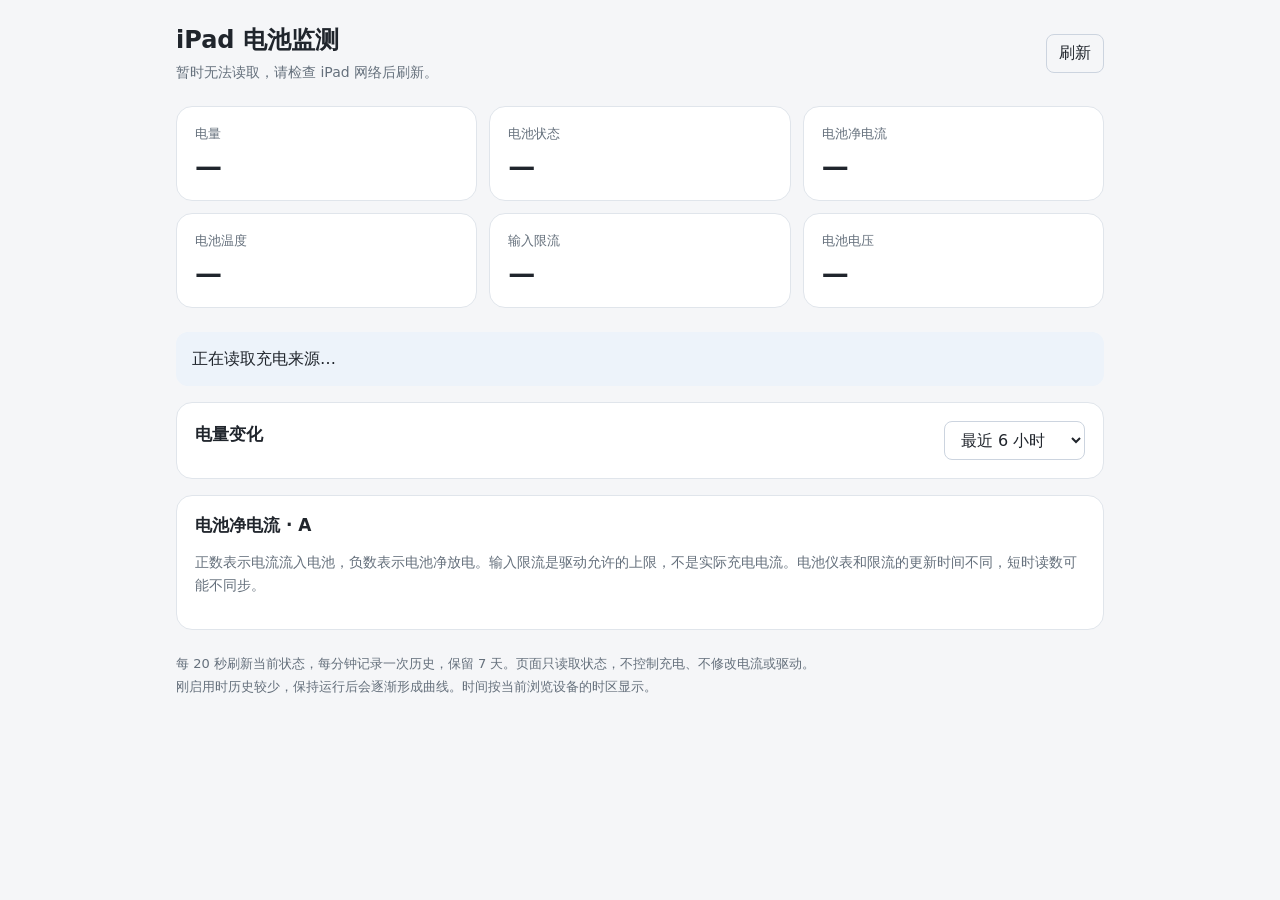
==== extras/ipad-services/index.html @ 60acf8d5 "Add optional notebook service and read-only iPad battery dashboard" ====
<!doctype html>
<html lang="zh-CN"><meta charset="utf-8"><meta name="viewport" content="width=device-width,initial-scale=1"><meta name="color-scheme" content="light dark"><title>iPad 电池监测</title>
<style>
:root{color-scheme:light dark;font-family:system-ui,-apple-system,sans-serif;background:#f5f6f8;color:#20252c}*{box-sizing:border-box}body{max-width:960px;margin:auto;padding:24px 16px}header{display:flex;justify-content:space-between;align-items:center;gap:16px}h1{font-size:24px;margin:0 0 8px}p{line-height:1.65}.muted{color:#65707c;font-size:14px}.cards{display:grid;grid-template-columns:repeat(3,1fr);gap:12px;margin:24px 0}.card,section{background:#fff;border:1px solid #e0e5eb;border-radius:16px;padding:18px}.label{font-size:13px;color:#65707c}.value{font-size:27px;font-weight:650;margin-top:8px;overflow-wrap:anywhere}.unit{font-size:14px;font-weight:400}.notice{padding:14px 16px;border-radius:12px;background:#edf3fa;line-height:1.6}.warning{background:#fff3d6;color:#775000}section{margin-top:16px}h2{font-size:17px;margin:0 0 12px}.toolbar{display:flex;gap:8px;align-items:center;justify-content:space-between;flex-wrap:wrap}select,button{font:inherit;padding:8px 12px;border:1px solid #ccd4df;border-radius:8px;background:transparent;color:inherit}svg{width:100%;height:auto;display:block;overflow:visible}svg text{fill:currentColor;font:12px system-ui}svg .grid{stroke:#cbd3df;opacity:.5}svg .series{fill:none;stroke:#356de1;stroke-width:2.5;vector-effect:non-scaling-stroke}.empty{padding:36px 8px;text-align:center;color:#65707c}footer{font-size:13px;line-height:1.8;margin-top:22px;color:#65707c}@media(max-width:540px){body{padding:18px 12px}.cards{grid-template-columns:repeat(2,1fr);gap:8px}.card{padding:14px}.value{font-size:24px}header{align-items:flex-start}h1{font-size:21px}}@media(prefers-color-scheme:dark){:root{background:#15181d;color:#edf0f6}.card,section{background:#1e232b;border-color:#353d49}.muted,.label,footer,.empty{color:#a8b2c0}.notice{background:#23354c}.warning{background:#483b1e;color:#ffe4a4}svg .grid{stroke:#6e7c90}svg .series{stroke:#8ab0ff}}
</style>
<header><div><h1>iPad 电池监测</h1><div class="muted" id="updated">正在读取设备状态…</div></div><button id="refresh">刷新</button></header>
<div class="cards"><div class="card"><div class="label">电量</div><div class="value" id="capacity">—</div></div><div class="card"><div class="label">电池状态</div><div class="value" id="status">—</div></div><div class="card"><div class="label">电池净电流</div><div class="value" id="current">—</div></div><div class="card"><div class="label">电池温度</div><div class="value" id="temperature">—</div></div><div class="card"><div class="label">输入限流</div><div class="value" id="limit">—</div></div><div class="card"><div class="label">电池电压</div><div class="value" id="voltage">—</div></div></div>
<div id="notice" class="notice">正在读取充电来源…</div>
<section><div class="toolbar"><h2>电量变化</h2><select id="hours" aria-label="历史时间范围"><option value="1">最近 1 小时</option><option value="6" selected>最近 6 小时</option><option value="24">最近 24 小时</option></select></div><div id="capacity-chart"></div></section>
<section><h2>电池净电流 · A</h2><div id="current-chart"></div><p class="muted">正数表示电流流入电池，负数表示电池净放电。输入限流是驱动允许的上限，不是实际充电电流。电池仪表和限流的更新时间不同，短时读数可能不同步。</p></section>
<footer>每 20 秒刷新当前状态，每分钟记录一次历史，保留 7 天。页面只读取状态，不控制充电、不修改电流或驱动。<br>刚启用时历史较少，保持运行后会逐渐形成曲线。时间按当前浏览设备的时区显示。</footer>
<script>
const $=id=>document.getElementById(id);let pending=false;
const statusNames={Charging:'正在充电',Discharging:'正在放电',Full:'已充满','Not charging':'未充电',Unknown:'未知'};
const num=(v,scale=1,digits=0)=>v===null||v===undefined?'—':(v/scale).toFixed(digits);
const svgNS='http://www.w3.org/2000/svg';
function shape(tag,attrs,text){let e=document.createElementNS(svgNS,tag);for(const [k,v]of Object.entries(attrs))e.setAttribute(k,v);if(text!==undefined)e.textContent=text;return e}
function chart(id,rows,key,scale,unit,minimum,maximum){let host=$(id);host.replaceChildren();let valid=rows.filter(r=>r[key]!==null);if(!valid.length){let e=document.createElement('div');e.className='empty';e.textContent='正在积累历史数据';host.append(e);return}
let vals=valid.map(r=>r[key]/scale),lo=minimum??Math.min(0,...vals),hi=maximum??Math.max(0,...vals);if(hi-lo<.2){hi+=.1;lo-=.1}let t0=valid[0].timestamp,t1=valid.at(-1).timestamp;if(t1===t0)t1=t0+60;
let width=Math.max(260,host.clientWidth);let svg=shape('svg',{viewBox:'0 0 '+width+' 200',role:'img','aria-label':unit+'历史曲线'}),x=t=>46+(t-t0)/(t1-t0)*(width-58),y=v=>160-(v-lo)/(hi-lo)*140;
for(let i=0;i<4;i++){let v=lo+(hi-lo)*i/3,yy=y(v);svg.append(shape('line',{x1:46,y1:yy,x2:width-12,y2:yy,class:'grid'}),shape('text',{x:38,y:yy+4,'text-anchor':'end'},v.toFixed(scale===1?0:2)))}
if(lo<0&&hi>0)svg.append(shape('line',{x1:46,y1:y(0),x2:width-12,y2:y(0),class:'grid','stroke-dasharray':'4 4'}));
svg.append(shape('polyline',{points:valid.map(r=>x(r.timestamp)+','+y(r[key]/scale)).join(' '),class:'series'}));if(valid.length===1)svg.append(shape('circle',{cx:x(valid[0].timestamp),cy:y(vals[0]),r:3,fill:'currentColor'}));
let fmt=t=>new Date(t*1000).toLocaleTimeString([],{hour:'2-digit',minute:'2-digit'});svg.append(shape('text',{x:46,y:187},fmt(t0)),shape('text',{x:width-12,y:187,'text-anchor':'end'},fmt(t1)));host.append(svg)}
async function refresh(){if(pending)return;pending=true;try{let r=await fetch('/api/battery?hours='+$('hours').value,{cache:'no-store'});if(!r.ok)throw Error();let d=await r.json(),c=d.current;$('capacity').textContent=num(c.capacity)+'%';$('status').textContent=statusNames[c.status]||c.status||'未知';$('current').textContent=num(c.current_uA,1e6,2)+' A';$('temperature').textContent=num(c.temperature_deciC,10,1)+'℃';$('limit').textContent=num(c.input_limit_uA,1e6,2)+' A';$('voltage').textContent=num(c.voltage_uV,1e6,2)+' V';$('updated').textContent='更新于 '+new Date(c.timestamp*1000).toLocaleString();let source=(c.usb_type||'').match(/\[([^\]]+)\]/)?.[1]||'未知',notice=$('notice');notice.className='notice';let text=c.online===1?'已连接电源 · 来源 '+source:'未连接外部电源';if(c.online===1&&c.current_uA<0){text+='。当前电池净放电，请观察充电是否恢复。';notice.classList.add('warning')}if(c.temperature_deciC>=400){text+=' 电池温度偏高。';notice.classList.add('warning')}if(c.capacity<=15){text+=' 电量较低。';notice.classList.add('warning')}notice.textContent=text;chart('capacity-chart',d.history,'capacity',1,'电量',0,100);chart('current-chart',d.history,'current_uA',1e6,'电流');}catch{$('updated').textContent='暂时无法读取，请检查 iPad 网络后刷新。'}finally{pending=false}}
$('refresh').onclick=refresh;$('hours').onchange=refresh;refresh();setInterval(()=>{if(!document.hidden)refresh()},20000);document.addEventListener('visibilitychange',()=>{if(!document.hidden)refresh()});
</script></html>
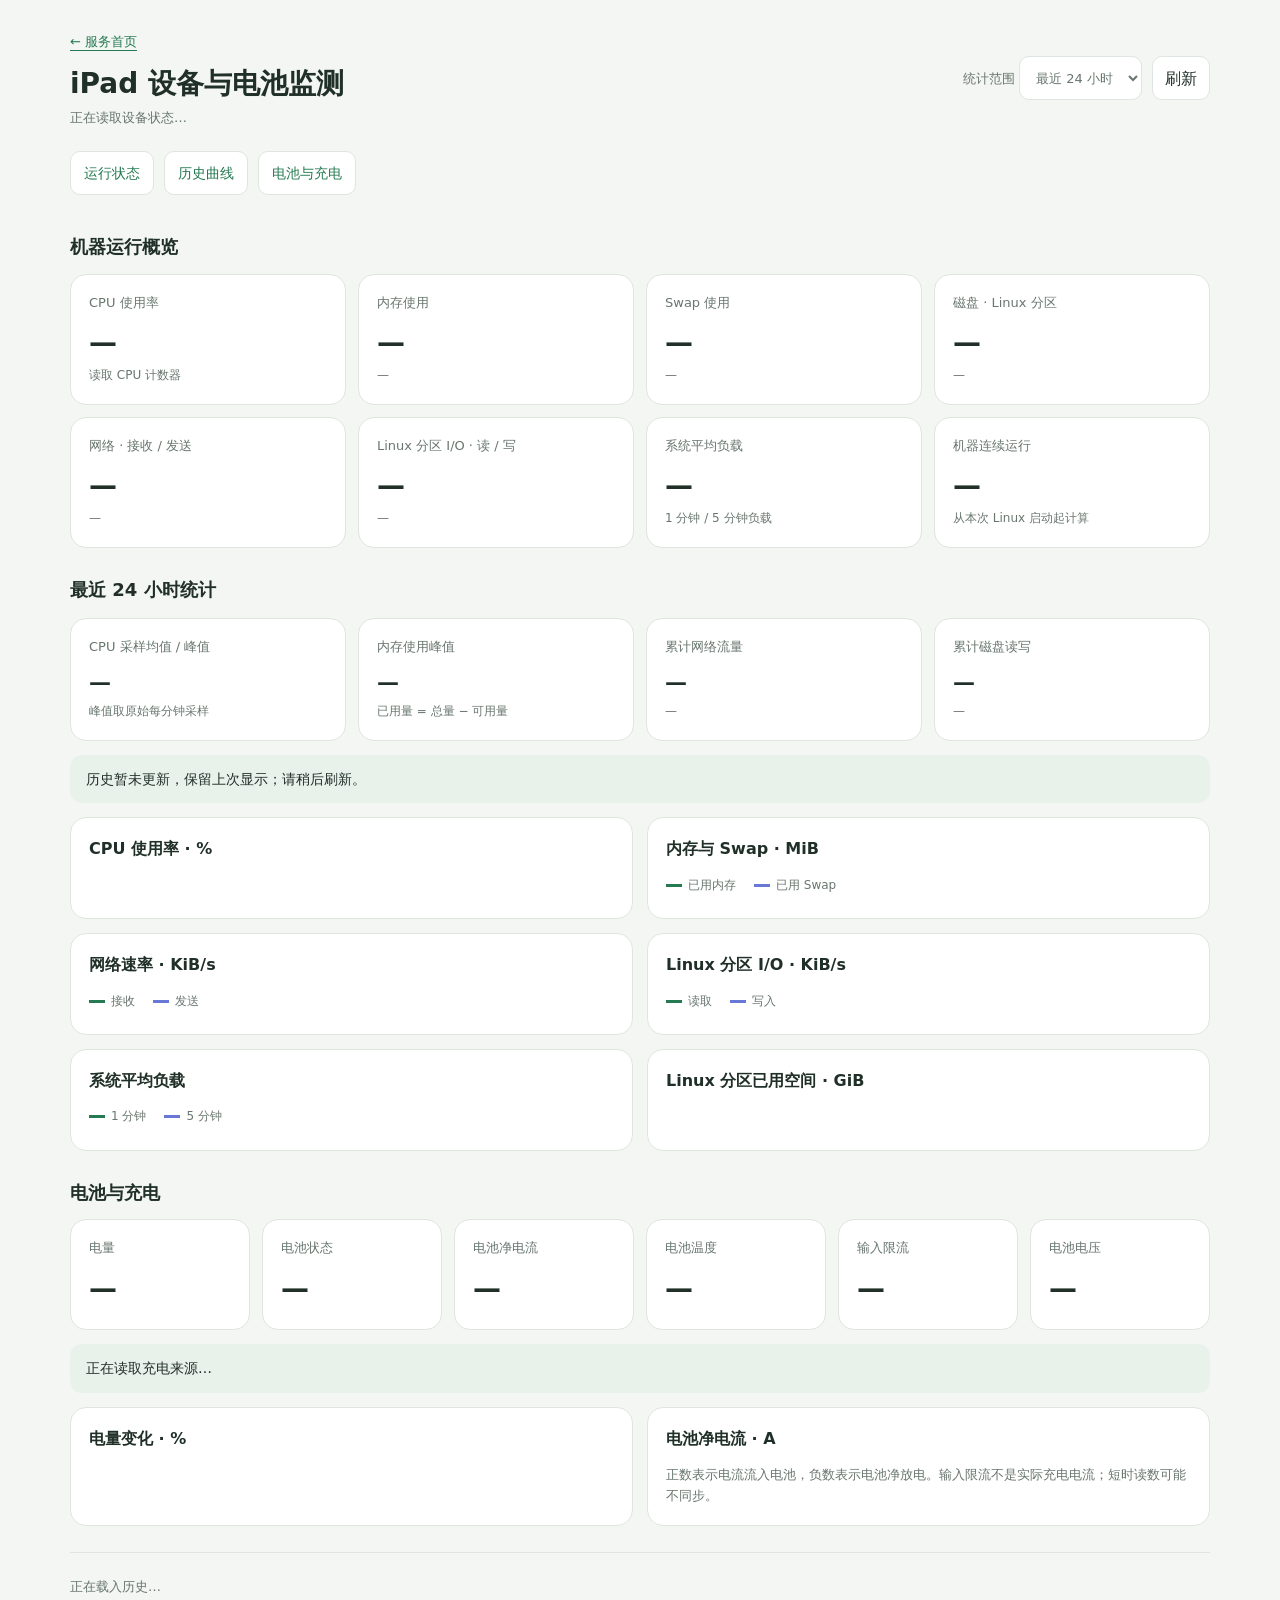
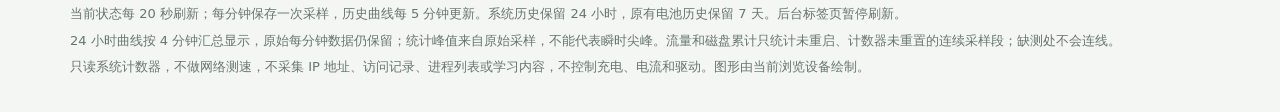
==== commit 3a98929c: "Add lightweight 24-hour system statistics to iPad monitoring Assisted-by: Cindy (https://cindy.app)" ====
--- a/extras/ipad-services/index.html
+++ b/extras/ipad-services/index.html
@@ -1,27 +1,99 @@
-<!doctype html>
-<html lang="zh-CN"><meta charset="utf-8"><meta name="viewport" content="width=device-width,initial-scale=1"><meta name="color-scheme" content="light dark"><title>iPad 电池监测</title>
+<!doctype html><html lang="zh-CN"><head><meta charset="utf-8"><meta name="viewport" content="width=device-width,initial-scale=1"><meta name="color-scheme" content="light dark"><title>iPad 设备与电池监测</title>
 <style>
-:root{color-scheme:light dark;font-family:system-ui,-apple-system,sans-serif;background:#f5f6f8;color:#20252c}*{box-sizing:border-box}body{max-width:960px;margin:auto;padding:24px 16px}header{display:flex;justify-content:space-between;align-items:center;gap:16px}h1{font-size:24px;margin:0 0 8px}p{line-height:1.65}.muted{color:#65707c;font-size:14px}.cards{display:grid;grid-template-columns:repeat(3,1fr);gap:12px;margin:24px 0}.card,section{background:#fff;border:1px solid #e0e5eb;border-radius:16px;padding:18px}.label{font-size:13px;color:#65707c}.value{font-size:27px;font-weight:650;margin-top:8px;overflow-wrap:anywhere}.unit{font-size:14px;font-weight:400}.notice{padding:14px 16px;border-radius:12px;background:#edf3fa;line-height:1.6}.warning{background:#fff3d6;color:#775000}section{margin-top:16px}h2{font-size:17px;margin:0 0 12px}.toolbar{display:flex;gap:8px;align-items:center;justify-content:space-between;flex-wrap:wrap}select,button{font:inherit;padding:8px 12px;border:1px solid #ccd4df;border-radius:8px;background:transparent;color:inherit}svg{width:100%;height:auto;display:block;overflow:visible}svg text{fill:currentColor;font:12px system-ui}svg .grid{stroke:#cbd3df;opacity:.5}svg .series{fill:none;stroke:#356de1;stroke-width:2.5;vector-effect:non-scaling-stroke}.empty{padding:36px 8px;text-align:center;color:#65707c}footer{font-size:13px;line-height:1.8;margin-top:22px;color:#65707c}@media(max-width:540px){body{padding:18px 12px}.cards{grid-template-columns:repeat(2,1fr);gap:8px}.card{padding:14px}.value{font-size:24px}header{align-items:flex-start}h1{font-size:21px}}@media(prefers-color-scheme:dark){:root{background:#15181d;color:#edf0f6}.card,section{background:#1e232b;border-color:#353d49}.muted,.label,footer,.empty{color:#a8b2c0}.notice{background:#23354c}.warning{background:#483b1e;color:#ffe4a4}svg .grid{stroke:#6e7c90}svg .series{stroke:#8ab0ff}}
-</style>
-<header><div><h1>iPad 电池监测</h1><div class="muted" id="updated">正在读取设备状态…</div></div><button id="refresh">刷新</button></header>
-<div class="cards"><div class="card"><div class="label">电量</div><div class="value" id="capacity">—</div></div><div class="card"><div class="label">电池状态</div><div class="value" id="status">—</div></div><div class="card"><div class="label">电池净电流</div><div class="value" id="current">—</div></div><div class="card"><div class="label">电池温度</div><div class="value" id="temperature">—</div></div><div class="card"><div class="label">输入限流</div><div class="value" id="limit">—</div></div><div class="card"><div class="label">电池电压</div><div class="value" id="voltage">—</div></div></div>
-<div id="notice" class="notice">正在读取充电来源…</div>
-<section><div class="toolbar"><h2>电量变化</h2><select id="hours" aria-label="历史时间范围"><option value="1">最近 1 小时</option><option value="6" selected>最近 6 小时</option><option value="24">最近 24 小时</option></select></div><div id="capacity-chart"></div></section>
-<section><h2>电池净电流 · A</h2><div id="current-chart"></div><p class="muted">正数表示电流流入电池，负数表示电池净放电。输入限流是驱动允许的上限，不是实际充电电流。电池仪表和限流的更新时间不同，短时读数可能不同步。</p></section>
-<footer>每 20 秒刷新当前状态，每分钟记录一次历史，保留 7 天。页面只读取状态，不控制充电、不修改电流或驱动。<br>刚启用时历史较少，保持运行后会逐渐形成曲线。时间按当前浏览设备的时区显示。</footer>
+:root{font-family:system-ui,-apple-system,sans-serif;color-scheme:light dark;--bg:#f4f6f4;--panel:#fff;--text:#203028;--muted:#68766e;--border:#dfe5df;--line:#267a52;--line2:#6978d7;--grid:#c8d2cb;--hint:#e9f1eb}*{box-sizing:border-box}body{max-width:1180px;margin:auto;padding:28px 20px;background:var(--bg);color:var(--text);line-height:1.6}a{color:var(--line);text-underline-offset:4px}header,.toolbar{display:flex;justify-content:space-between;align-items:center;gap:16px;flex-wrap:wrap}h1{font-size:28px;line-height:1.3;margin:12px 0 6px}h2{font-size:18px;margin:0}h3{font-size:16px;margin:0 0 14px}.muted,.small{font-size:13px;color:var(--muted)}.controls{display:flex;gap:10px;align-items:center}button,select{font:inherit;min-height:44px;padding:8px 12px;border:1px solid var(--border);border-radius:10px;color:inherit;background:var(--panel)}button{cursor:pointer}button:focus-visible,select:focus-visible,a:focus-visible{outline:3px solid var(--line);outline-offset:3px}.section-title{margin:28px 0 12px}.cards{display:grid;grid-template-columns:repeat(4,minmax(0,1fr));gap:12px}.battery-cards{grid-template-columns:repeat(6,minmax(0,1fr))}.card,.chart-panel{background:var(--panel);border:1px solid var(--border);border-radius:16px;padding:18px;min-width:0}.label{font-size:13px;color:var(--muted)}.value{font-size:clamp(21px,2.7vw,28px);font-weight:650;line-height:1.4;margin:10px 0 3px;overflow-wrap:anywhere}.sub{font-size:12px;color:var(--muted);min-height:20px}.notice{margin:14px 0;padding:13px 16px;border-radius:12px;background:var(--hint);font-size:14px}.notice.warning{background:#fff1d2;color:#795000}.charts{display:grid;grid-template-columns:repeat(2,minmax(0,1fr));gap:14px;margin-top:14px}.chart-panel .small{margin:6px 0 0}.legend{display:flex;gap:18px;color:var(--muted);font-size:12px;margin-bottom:5px;flex-wrap:wrap}.legend span:before{content:"";display:inline-block;width:16px;height:3px;vertical-align:middle;margin-right:6px;background:var(--line)}.legend span.second:before{background:var(--line2)}svg{display:block;width:100%;height:auto;overflow:visible}svg text{fill:var(--muted);font:11px system-ui}svg .grid{stroke:var(--grid);stroke-width:1;opacity:.6}svg .series{stroke:var(--line);stroke-width:2;vector-effect:non-scaling-stroke;fill:none}svg .second{stroke:var(--line2)}.empty{min-height:170px;display:grid;place-items:center;text-align:center;color:var(--muted);font-size:14px}.summary{margin:14px 0}.summary .value{font-size:22px}footer{border-top:1px solid var(--border);padding-top:18px;margin-top:26px;color:var(--muted);font-size:13px}footer p{margin:6px 0}.heading-link{font-size:13px}.unit{font-size:13px;font-weight:400}
+@media(max-width:900px){.battery-cards{grid-template-columns:repeat(3,minmax(0,1fr))}}
+@media(max-width:680px){body{padding:20px 12px}.cards{grid-template-columns:repeat(2,minmax(0,1fr));gap:8px}.charts{grid-template-columns:1fr}.card,.chart-panel{padding:14px}.value{font-size:23px}h1{font-size:24px}.controls{width:100%;justify-content:space-between}.section-title{margin-top:24px}}
+@media(prefers-color-scheme:dark){:root{--bg:#151c18;--panel:#1c2720;--text:#e5eee7;--muted:#a5b5aa;--border:#34453a;--line:#8bcea3;--line2:#acb8ff;--grid:#455b4c;--hint:#263d2e}.notice.warning{background:#483c1f;color:#ffe4a4}}
+.jump{display:flex;gap:10px;flex-wrap:wrap;position:sticky;top:0;z-index:2;background:var(--bg);padding:10px 0;margin-top:12px}.jump a{display:inline-flex;align-items:center;min-height:44px;padding:8px 13px;border:1px solid var(--border);border-radius:10px;text-decoration:none;background:var(--panel);font-size:14px}h2[id],div[id="system-history"]{scroll-margin-top:78px}</style></head><body>
+<header><div><a id="home" class="heading-link" href="/">← 服务首页</a><h1>iPad 设备与电池监测</h1><div id="updated" class="muted" role="status">正在读取设备状态…</div></div><div class="controls"><label class="small">统计范围 <select id="hours" aria-label="历史时间范围"><option value="1">最近 1 小时</option><option value="6">最近 6 小时</option><option value="24" selected>最近 24 小时</option></select></label><button id="refresh" type="button">刷新</button></div></header><nav class="jump" aria-label="页面分区"><a href="#system-overview">运行状态</a><a href="#system-history">历史曲线</a><a href="#battery-overview">电池与充电</a></nav>
+<h2 id="system-overview" class="section-title">机器运行概览</h2><div class="cards">
+<div class="card"><div class="label">CPU 使用率</div><div id="cpu" class="value">—</div><div id="cpu-sub" class="sub">读取 CPU 计数器</div></div>
+<div class="card"><div class="label">内存使用</div><div id="memory" class="value">—</div><div id="memory-sub" class="sub">—</div></div>
+<div class="card"><div class="label">Swap 使用</div><div id="swap" class="value">—</div><div id="swap-sub" class="sub">—</div></div>
+<div class="card"><div class="label">磁盘 · Linux 分区</div><div id="disk" class="value">—</div><div id="disk-sub" class="sub">—</div></div>
+<div class="card"><div class="label">网络 · 接收 / 发送</div><div id="network" class="value">—</div><div id="network-sub" class="sub">—</div></div>
+<div class="card"><div class="label">Linux 分区 I/O · 读 / 写</div><div id="io" class="value">—</div><div id="io-sub" class="sub">—</div></div>
+<div class="card"><div class="label">系统平均负载</div><div id="load" class="value">—</div><div class="sub">1 分钟 / 5 分钟负载</div></div>
+<div class="card"><div class="label">机器连续运行</div><div id="uptime" class="value">—</div><div class="sub">从本次 Linux 启动起计算</div></div>
+</div>
+<h2 id="summary-title" class="section-title">最近 24 小时统计</h2><div class="cards summary">
+<div class="card"><div class="label">CPU 采样均值 / 峰值</div><div id="cpu-summary" class="value">—</div><div class="sub">峰值取原始每分钟采样</div></div>
+<div class="card"><div class="label">内存使用峰值</div><div id="memory-summary" class="value">—</div><div class="sub">已用量 = 总量 − 可用量</div></div>
+<div class="card"><div class="label">累计网络流量</div><div id="network-summary" class="value">—</div><div id="network-summary-sub" class="sub">—</div></div>
+<div class="card"><div class="label">累计磁盘读写</div><div id="disk-summary" class="value">—</div><div id="disk-summary-sub" class="sub">—</div></div>
+</div><div id="history-notice" class="notice" role="status">系统历史从启用后开始积累，不会补造过去的数据。</div>
+<div id="system-history" class="charts">
+<section class="chart-panel"><h3>CPU 使用率 · %</h3><div id="cpu-chart"></div></section>
+<section class="chart-panel"><h3>内存与 Swap · MiB</h3><div class="legend"><span>已用内存</span><span class="second">已用 Swap</span></div><div id="memory-chart"></div></section>
+<section class="chart-panel"><h3>网络速率 · KiB/s</h3><div class="legend"><span>接收</span><span class="second">发送</span></div><div id="network-chart"></div></section>
+<section class="chart-panel"><h3>Linux 分区 I/O · KiB/s</h3><div class="legend"><span>读取</span><span class="second">写入</span></div><div id="io-chart"></div></section>
+<section class="chart-panel"><h3>系统平均负载</h3><div class="legend"><span>1 分钟</span><span class="second">5 分钟</span></div><div id="load-chart"></div></section>
+<section class="chart-panel"><h3>Linux 分区已用空间 · GiB</h3><div id="disk-chart"></div></section>
+</div>
+<h2 id="battery-overview" class="section-title">电池与充电</h2><div class="cards battery-cards">
+<div class="card"><div class="label">电量</div><div class="value" id="capacity">—</div></div><div class="card"><div class="label">电池状态</div><div class="value" id="status">—</div></div><div class="card"><div class="label">电池净电流</div><div class="value" id="current">—</div></div><div class="card"><div class="label">电池温度</div><div class="value" id="temperature">—</div></div><div class="card"><div class="label">输入限流</div><div class="value" id="limit">—</div></div><div class="card"><div class="label">电池电压</div><div class="value" id="voltage">—</div></div>
+</div><div id="notice" class="notice">正在读取充电来源…</div><div class="charts"><section class="chart-panel"><h3>电量变化 · %</h3><div id="capacity-chart"></div></section><section class="chart-panel"><h3>电池净电流 · A</h3><div id="current-chart"></div><p class="small">正数表示电流流入电池，负数表示电池净放电。输入限流不是实际充电电流；短时读数可能不同步。</p></section></div>
+<footer><p id="history-updated">正在载入历史…</p><p>当前状态每 20 秒刷新；每分钟保存一次采样，历史曲线每 5 分钟更新。系统历史保留 24 小时，原有电池历史保留 7 天。后台标签页暂停刷新。</p><p>24 小时曲线按 4 分钟汇总显示，原始每分钟数据仍保留；统计峰值来自原始采样，不能代表瞬时尖峰。流量和磁盘累计只统计未重启、计数器未重置的连续采样段；缺测处不会连线。</p><p>只读系统计数器，不做网络测速，不采集 IP 地址、访问记录、进程列表或学习内容，不控制充电、电流和驱动。图形由当前浏览设备绘制。</p></footer>
 <script>
-const $=id=>document.getElementById(id);let pending=false;
+const $=id=>document.getElementById(id),NS='http://www.w3.org/2000/svg';let cached=null,currentBusy=false,historySequence=0,historyController,lastHistory=0,lastCurrent=0;
 const statusNames={Charging:'正在充电',Discharging:'正在放电',Full:'已充满','Not charging':'未充电',Unknown:'未知'};
-const num=(v,scale=1,digits=0)=>v===null||v===undefined?'—':(v/scale).toFixed(digits);
-const svgNS='http://www.w3.org/2000/svg';
-function shape(tag,attrs,text){let e=document.createElementNS(svgNS,tag);for(const [k,v]of Object.entries(attrs))e.setAttribute(k,v);if(text!==undefined)e.textContent=text;return e}
-function chart(id,rows,key,scale,unit,minimum,maximum){let host=$(id);host.replaceChildren();let valid=rows.filter(r=>r[key]!==null);if(!valid.length){let e=document.createElement('div');e.className='empty';e.textContent='正在积累历史数据';host.append(e);return}
-let vals=valid.map(r=>r[key]/scale),lo=minimum??Math.min(0,...vals),hi=maximum??Math.max(0,...vals);if(hi-lo<.2){hi+=.1;lo-=.1}let t0=valid[0].timestamp,t1=valid.at(-1).timestamp;if(t1===t0)t1=t0+60;
-let width=Math.max(260,host.clientWidth);let svg=shape('svg',{viewBox:'0 0 '+width+' 200',role:'img','aria-label':unit+'历史曲线'}),x=t=>46+(t-t0)/(t1-t0)*(width-58),y=v=>160-(v-lo)/(hi-lo)*140;
-for(let i=0;i<4;i++){let v=lo+(hi-lo)*i/3,yy=y(v);svg.append(shape('line',{x1:46,y1:yy,x2:width-12,y2:yy,class:'grid'}),shape('text',{x:38,y:yy+4,'text-anchor':'end'},v.toFixed(scale===1?0:2)))}
-if(lo<0&&hi>0)svg.append(shape('line',{x1:46,y1:y(0),x2:width-12,y2:y(0),class:'grid','stroke-dasharray':'4 4'}));
-svg.append(shape('polyline',{points:valid.map(r=>x(r.timestamp)+','+y(r[key]/scale)).join(' '),class:'series'}));if(valid.length===1)svg.append(shape('circle',{cx:x(valid[0].timestamp),cy:y(vals[0]),r:3,fill:'currentColor'}));
-let fmt=t=>new Date(t*1000).toLocaleTimeString([],{hour:'2-digit',minute:'2-digit'});svg.append(shape('text',{x:46,y:187},fmt(t0)),shape('text',{x:width-12,y:187,'text-anchor':'end'},fmt(t1)));host.append(svg)}
-async function refresh(){if(pending)return;pending=true;try{let r=await fetch('/api/battery?hours='+$('hours').value,{cache:'no-store'});if(!r.ok)throw Error();let d=await r.json(),c=d.current;$('capacity').textContent=num(c.capacity)+'%';$('status').textContent=statusNames[c.status]||c.status||'未知';$('current').textContent=num(c.current_uA,1e6,2)+' A';$('temperature').textContent=num(c.temperature_deciC,10,1)+'℃';$('limit').textContent=num(c.input_limit_uA,1e6,2)+' A';$('voltage').textContent=num(c.voltage_uV,1e6,2)+' V';$('updated').textContent='更新于 '+new Date(c.timestamp*1000).toLocaleString();let source=(c.usb_type||'').match(/\[([^\]]+)\]/)?.[1]||'未知',notice=$('notice');notice.className='notice';let text=c.online===1?'已连接电源 · 来源 '+source:'未连接外部电源';if(c.online===1&&c.current_uA<0){text+='。当前电池净放电，请观察充电是否恢复。';notice.classList.add('warning')}if(c.temperature_deciC>=400){text+=' 电池温度偏高。';notice.classList.add('warning')}if(c.capacity<=15){text+=' 电量较低。';notice.classList.add('warning')}notice.textContent=text;chart('capacity-chart',d.history,'capacity',1,'电量',0,100);chart('current-chart',d.history,'current_uA',1e6,'电流');}catch{$('updated').textContent='暂时无法读取，请检查 iPad 网络后刷新。'}finally{pending=false}}
-$('refresh').onclick=refresh;$('hours').onchange=refresh;refresh();setInterval(()=>{if(!document.hidden)refresh()},20000);document.addEventListener('visibilitychange',()=>{if(!document.hidden)refresh()});
-</script></html>
+const valid=v=>typeof v==='number'&&Number.isFinite(v),num=(v,s=1,n=0)=>valid(v)?(v/s).toFixed(n):'—';
+function bytes(v){if(!valid(v))return '—';const units=['B','KiB','MiB','GiB','TiB'];let i=0;while(v>=1024&&i<units.length-1){v/=1024;i++;}return v.toFixed(i?1:0)+' '+units[i];}
+function speed(v){return valid(v)?bytes(v)+'/s':'待下一次采样';}
+function duration(v){if(!valid(v))return '—';let m=Math.floor(v/60),h=Math.floor(m/60),d=Math.floor(h/24);return d?d+' 天 '+h%24+' 小时':h?h+' 小时 '+m%60+' 分钟':m+' 分钟';}
+function shape(tag,attrs,text){const e=document.createElementNS(NS,tag);for(const [k,v]of Object.entries(attrs))e.setAttribute(k,v);if(text!==undefined)e.textContent=text;return e;}
+function draw(id,rows,series,label,minimum=0,maximum=null){
+ const host=$(id);host.replaceChildren();const values=rows.flatMap(r=>series.filter(s=>valid(r[s.key])).map(s=>r[s.key]/s.scale));
+ if(!values.length){const e=document.createElement('div');e.className='empty';e.textContent='正在积累有效采样，首次速率需等待下一次读取';host.append(e);return;}
+ let low=minimum??Math.min(0,...values),high=maximum??Math.max(0,...values,low);if(high-low<.01)high=low+1;
+ const width=Math.max(260,host.clientWidth),left=48,right=width-12,top=12,bottom=152;
+ const t0=cached.window_start,t1=cached.window_end,x=t=>left+(t-t0)/(t1-t0)*(right-left),y=v=>bottom-(v-low)/(high-low)*(bottom-top);
+ const svg=shape('svg',{viewBox:`0 0 ${width} 190`,role:'img','aria-label':label});
+ for(let i=0;i<4;i++){let value=low+(high-low)*i/3,yy=y(value);svg.append(shape('line',{x1:left,y1:yy,x2:right,y2:yy,class:'grid'}),shape('text',{x:left-7,y:yy+4,'text-anchor':'end'},value.toFixed(high-low<5?1:0)));}
+ series.forEach((s,index)=>{let path='',previous=null,points=0,lastPoint;
+  rows.forEach(r=>{if(!valid(r[s.key])){previous=null;return;}const move=!previous||r.break_before||r.timestamp-previous.timestamp>Math.max(150,cached.display_interval_seconds*1.8);const xx=x(r.timestamp),yy=y(r[s.key]/s.scale);path+=(move?'M':'L')+xx.toFixed(1)+','+yy.toFixed(1)+' ';previous=r;points++;lastPoint={xx,yy};});
+  svg.append(shape('path',{d:path,class:'series'+(index?' second':'')}));if(points===1)svg.append(shape('circle',{cx:lastPoint.xx,cy:lastPoint.yy,r:3,fill:index?'var(--line2)':'var(--line)'}));
+ });
+ const fmt=t=>t1-t0>=86340?new Date(t*1000).toLocaleString('zh-CN',{month:'2-digit',day:'2-digit',hour:'2-digit',minute:'2-digit'}):new Date(t*1000).toLocaleTimeString('zh-CN',{hour:'2-digit',minute:'2-digit'});
+ svg.append(shape('text',{x:left,y:178},fmt(t0)),shape('text',{x:right,y:178,'text-anchor':'end'},fmt(t1)));host.append(svg);
+}
+function renderHistory(){
+ if(!cached)return;const rows=cached.system.history,summary=cached.system.summary;
+ draw('cpu-chart',rows,[{key:'cpu_percent',scale:1}],'CPU 使用率历史',0,100);
+ draw('memory-chart',rows,[{key:'mem_used_bytes',scale:1048576},{key:'swap_used_bytes',scale:1048576}],'内存和 Swap 历史');
+ draw('network-chart',rows,[{key:'net_rx_Bps',scale:1024},{key:'net_tx_Bps',scale:1024}],'网络速率历史');
+ draw('io-chart',rows,[{key:'disk_read_Bps',scale:1024},{key:'disk_write_Bps',scale:1024}],'磁盘读写速率历史');
+ draw('load-chart',rows,[{key:'load_1',scale:1},{key:'load_5',scale:1}],'系统负载历史');
+ draw('disk-chart',rows,[{key:'disk_used_bytes',scale:1073741824}],'Linux 分区已用空间历史');
+ draw('capacity-chart',cached.history,[{key:'capacity',scale:1}],'电量历史',0,100);
+ draw('current-chart',cached.history,[{key:'current_uA',scale:1e6}],'电池净电流历史',null);
+ $('summary-title').textContent='最近 '+$('hours').value+' 小时统计';
+ $('cpu-summary').textContent=num(summary.cpu_average_percent,1,1)+'% / '+num(summary.cpu_peak_percent,1,1)+'%';
+ $('memory-summary').textContent=bytes(summary.memory_peak_bytes);
+ $('network-summary').textContent='↓ '+bytes(summary.network_rx_bytes);$('network-summary-sub').textContent='↑ '+bytes(summary.network_tx_bytes)+' · 连续记录 '+duration(summary.network_coverage_seconds);
+ $('disk-summary').textContent='读 '+bytes(summary.disk_read_bytes);$('disk-summary-sub').textContent='写 '+bytes(summary.disk_write_bytes)+' · 连续记录 '+duration(summary.disk_coverage_seconds);
+ $('history-notice').textContent='系统已记录 '+summary.samples+' 个采样，覆盖 '+duration(summary.coverage_seconds)+'。曲线按 '+cached.display_interval_seconds/60+' 分钟汇总显示；空白处表示尚无数据。';
+ $('history-updated').textContent='历史更新于 '+new Date(cached.window_end*1000).toLocaleString('zh-CN')+'；首次启用后需要逐步积累完整 24 小时系统历史。';
+}
+function current(d){
+ const c=d.current,s=d.system.current;if(c.timestamp<lastCurrent)return;lastCurrent=c.timestamp;
+ $('cpu').textContent=num(s.cpu_percent,1,1)+'%';$('cpu-sub').textContent=s.cpu_count+' 核 · 全部核心满载为 100%';
+ $('memory').textContent=bytes(s.mem_used_bytes);$('memory-sub').textContent='总量 '+bytes(s.mem_total_bytes)+' · 可用 '+bytes(s.mem_available_bytes);
+ $('swap').textContent=bytes(s.swap_used_bytes);$('swap-sub').textContent='总量 '+bytes(s.swap_total_bytes);
+ $('disk').textContent=valid(s.disk_total_bytes)&&s.disk_total_bytes?num(100*s.disk_used_bytes/s.disk_total_bytes,1,1)+'%':'—';$('disk-sub').textContent='已用 '+bytes(s.disk_used_bytes)+' / '+bytes(s.disk_total_bytes)+' · 可用 '+bytes(s.disk_available_bytes);
+ $('network').textContent='↓ '+speed(s.net_rx_Bps);$('network-sub').textContent='↑ '+speed(s.net_tx_Bps)+' · '+(s.network_interfaces||'无活动网卡');
+ $('io').textContent='读 '+speed(s.disk_read_Bps);$('io-sub').textContent='写 '+speed(s.disk_write_Bps);
+ $('load').textContent=num(s.load_1,1,2)+' / '+num(s.load_5,1,2);$('uptime').textContent=duration(s.uptime_seconds);
+ $('capacity').textContent=num(c.capacity)+'%';$('status').textContent=statusNames[c.status]||c.status||'未知';$('current').textContent=num(c.current_uA,1e6,2)+' A';$('temperature').textContent=num(c.temperature_deciC,10,1)+'℃';$('limit').textContent=num(c.input_limit_uA,1e6,2)+' A';$('voltage').textContent=num(c.voltage_uV,1e6,2)+' V';
+ $('updated').textContent='当前状态更新于 '+new Date(c.timestamp*1000).toLocaleString('zh-CN');
+ const source=(c.usb_type||'').match(/\[([^\]]+)\]/)?.[1]||'未知',notice=$('notice');notice.className='notice';let text=c.online===1?'已连接电源 · 来源 '+source:'未连接外部电源';if(c.online===1&&c.current_uA<0){text+='。当前电池净放电，请观察充电是否恢复。';notice.classList.add('warning');}if(c.temperature_deciC>=400){text+=' 电池温度偏高。';notice.classList.add('warning');}if(c.capacity<=15){text+=' 电量较低。';notice.classList.add('warning');}notice.textContent=text;
+}
+async function request(query,signal){const r=await fetch('/api/battery?'+query,{cache:'no-store',signal});if(!r.ok)throw Error('数据暂不可用');return r.json();}
+async function refreshCurrent(){if(currentBusy)return;currentBusy=true;const c=new AbortController(),timer=setTimeout(()=>c.abort(),8000);try{current(await request('view=current',c.signal));}catch(_){$('updated').textContent='暂未取得新状态，保留上次显示；请稍后刷新。';}finally{clearTimeout(timer);currentBusy=false;}}
+async function refreshHistory(){const sequence=++historySequence;historyController?.abort();historyController=new AbortController();const controller=historyController,timer=setTimeout(()=>controller.abort(),12000);try{const d=await request('hours='+$('hours').value,controller.signal);if(sequence!==historySequence)return;cached=d;current(d);renderHistory();lastHistory=Date.now();}catch(_){if(sequence===historySequence)$('history-notice').textContent='历史暂未更新，保留上次显示；请稍后刷新。';}finally{clearTimeout(timer);}}
+if(location.port==='3001'){const home=new URL(location.href);home.port='';home.pathname='/';home.search='';home.hash='';$('home').href=home.href;}
+$('refresh').onclick=refreshHistory;$('hours').onchange=refreshHistory;refreshHistory();
+setInterval(()=>{if(!document.hidden)refreshCurrent();},20000);setInterval(()=>{if(!document.hidden)refreshHistory();},300000);
+document.addEventListener('visibilitychange',()=>{if(!document.hidden){refreshCurrent();if(Date.now()-lastHistory>300000)refreshHistory();}});
+let resizing;window.addEventListener('resize',()=>{clearTimeout(resizing);resizing=setTimeout(renderHistory,180);});
+</script></body></html>
